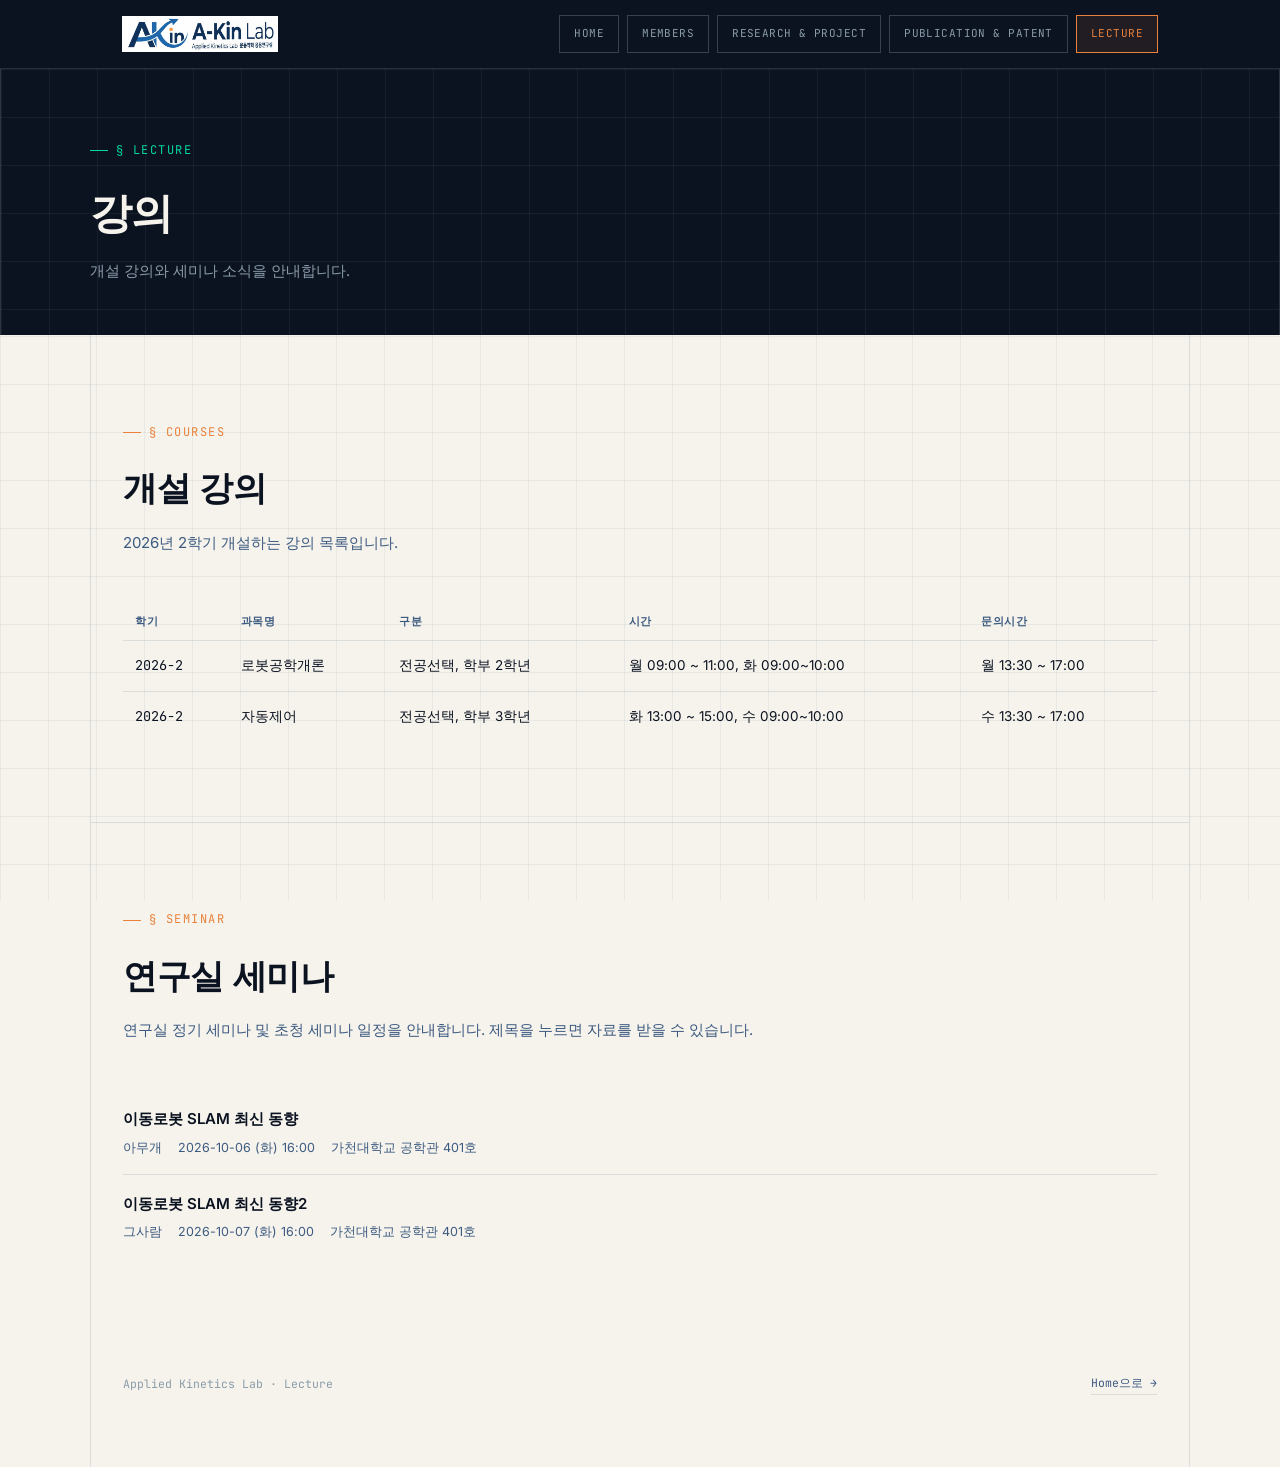
==== lecture.html @ 01d53344 "Add files via upload" ====
<!DOCTYPE html>
<html lang="ko">
<head>
<meta charset="UTF-8">
<meta name="viewport" content="width=device-width, initial-scale=1.0">
<title>Lecture — Applied Kinetics Lab</title>
<link rel="preconnect" href="https://fonts.googleapis.com">
<link rel="preconnect" href="https://fonts.gstatic.com" crossorigin>
<link href="https://fonts.googleapis.com/css2?family=Space+Grotesk:wght@400;500;600;700&family=Inter:wght@400;500;600;700&family=JetBrains+Mono:wght@400;500;600&display=swap" rel="stylesheet">
<link rel="stylesheet" href="assets/style.css">
</head>
<body>
<div class="grid-bg"></div>

<nav class="navbar">
  <div class="navbar-inner">
    <a class="navbar-logo" href="index.html"><img src="assets/logo.jpg" alt="Applied Kinetics Lab"></a>
    <div class="navbar-menu">
      <div class="nav-item">
        <a href="index.html" class="navbar-link">Home</a>
      </div>
      <div class="nav-item">
        <a href="members.html" class="navbar-link">Members</a>
        <div class="nav-dropdown">
          <a href="members.html#professor">Professor</a>
          <a href="members.html#students">Students</a>
          <a href="members.html#visiting">초빙연구원</a>
          <a href="members.html#alumni">Alumni</a>
          <a href="members.html#recruiting">Recruiting</a>
        </div>
      </div>
      <div class="nav-item">
        <a href="project.html" class="navbar-link">Research &amp; Project</a>
        <div class="nav-dropdown">
          <a href="project.html#vision-area">Research Vision &amp; Area</a>
          <a href="project.html#ongoing">Ongoing Project</a>
          <a href="project.html#track-record">Industry Track Record</a>
        </div>
      </div>
      <div class="nav-item">
        <a href="publications.html" class="navbar-link">Publication &amp; Patent</a>
        <div class="nav-dropdown">
          <a href="publications.html#papers">Journal &amp; Conference Papers</a>
          <a href="publications.html#patents">Patents</a>
        </div>
      </div>
      <div class="nav-item">
        <a href="lecture.html" class="navbar-link active">Lecture</a>
        <div class="nav-dropdown">
          <a href="lecture.html#courses">Courses</a>
          <a href="lecture.html#seminar">Seminar</a>
        </div>
      </div>
    </div>
  </div>
</nav>

<header class="page-header">
  <div class="page-header-inner">
    <div class="tag">§ Lecture</div>
    <h1>강의</h1>
    <p>개설 강의와 세미나 소식을 안내합니다.</p>
  </div>
</header>

<!-- ================= COURSES ================= -->
<section class="panel" id="courses">
  <div class="tag">§ Courses</div>
  <h2 class="section-title">개설 강의</h2>
  <p class="section-sub">2026년 2학기 개설하는 강의 목록입니다.</p>

  <table class="simple-table">
    <thead>
      <tr><th>학기</th><th>과목명</th><th>구분</th><th>시간</th><th>문의시간</th></tr>
    </thead>
    <tbody>
      <tr><td class="mono">2026-2</td><td>로봇공학개론</td><td>전공선택, 학부 2학년</td><td>월 09:00 ~ 11:00, 화 09:00~10:00</td><td>월 13:30 ~ 17:00</td></tr>
      <tr><td class="mono">2026-2</td><td>자동제어</td><td>전공선택, 학부 3학년</td><td>화 13:00 ~ 15:00, 수 09:00~10:00</td><td>수 13:30 ~ 17:00</td></tr>
    </tbody>
  </table>
</section>

<!-- ================= SEMINAR ================= -->
<section class="panel" id="seminar">
  <div class="tag">§ Seminar</div>
  <h2 class="section-title">연구실 세미나</h2>
  <p class="section-sub">연구실 정기 세미나 및 초청 세미나 일정을 안내합니다. 제목을 누르면 자료를 받을 수 있습니다.</p>
  <div id="seminarContainer"></div>
</section>

<footer>
  <div class="mono">Applied Kinetics Lab · Lecture</div>
  <a class="contact-link" href="index.html">Home으로 →</a>
</footer>

<script>
  // ---- 세미나 데이터 --------------------------------------------------
  // 세미나가 정해지면 아래 배열에 항목을 추가하세요.
  // { title, date, location, speaker, file(assets/seminar/ 안의 PDF 경로) }
  const seminars = [
     { title: "이동로봇 SLAM 최신 동향", date: "2026-10-06 (화) 16:00",
       location: "가천대학교 공학관 401호", speaker: "아무개",
       file: "assets/seminar/2026-10-06_slam-trends.pdf" },
     { title: "이동로봇 SLAM 최신 동향2", date: "2026-10-07 (화) 16:00",
       location: "가천대학교 공학관 401호", speaker: "그사람",
       file: "assets/seminar/2026-10-06_slam-trends.pdf" },
  ];

  function escapeHtml(str) {
    const div = document.createElement("div");
    div.textContent = str == null ? "" : String(str);
    return div.innerHTML;
  }

  // fetch(HEAD)로 세미나 자료 파일 존재 여부를 확인해, 있으면 제목을
  // 다운로드 링크로, 없으면 제목 옆에 "파일없음"을 표시합니다.
  async function checkSeminarFile(url, id, title) {
    let ok = false;
    try {
      const res = await fetch(url, { method: "HEAD", cache: "no-store" });
      ok = res.ok;
    } catch (e) {
      ok = false;
    }
    const el = document.getElementById(id);
    if (!el) return;
    if (ok) {
      el.innerHTML = `<a href="${url}" class="sem-title" target="_blank" rel="noopener">${escapeHtml(title)}</a>`;
    } else {
      el.innerHTML = `<span class="sem-title sem-title-missing">${escapeHtml(title)}</span> <span class="file-missing">파일없음</span>`;
    }
  }

  function renderSeminars() {
    const container = document.getElementById("seminarContainer");
    if (!seminars.length) {
      container.innerHTML = `<div class="tbd"><span class="mono">Coming soon</span>아직 예정된 세미나가 없습니다. 일정이 정해지면 이곳에 안내됩니다.</div>`;
      return;
    }
    const ids = seminars.map((_, i) => "sf" + i);
    container.innerHTML = `<div class="seminar-list">` + seminars.map((s, i) => `
        <div class="seminar-item">
          <div id="${ids[i]}">${escapeHtml(s.title)}</div>
          <div class="sem-meta">
            <span>${escapeHtml(s.speaker || "")}</span>
            <span>${escapeHtml(s.date || "")}</span>
            <span>${escapeHtml(s.location || "")}</span>
          </div>
        </div>`).join("") + `</div>`;
    seminars.forEach((s, i) => checkSeminarFile(s.file, ids[i], s.title));
  }

  renderSeminars();
</script>

</body>
</html>
---- assets/style.css ----
/* ============================================================
   Applied Kinetics Lab — shared stylesheet
   모든 페이지(index, research, members, project, publications,
   lecture)가 이 파일 하나를 공유합니다.
   섹션마다 "사용:" 주석으로 어느 페이지에서 쓰는지 표시해 두었으니,
   특정 페이지의 화면만 바꾸고 싶다면 해당 섹션만 수정하세요.
   ============================================================ */

/* 사용: 전체 페이지 공통 — 색상/폰트 변수 */
:root{
  --navy:#0B1220;
  --paper:#F5F3EC;
  --steel:#3D5A80;
  --copper:#E8823C;
  --grey:#8A9BA8;
  --mint:#00D9A3;
  --line: rgba(138,155,168,0.25);
}
*{box-sizing:border-box; margin:0; padding:0;}
html{scroll-behavior:smooth;}
body{
  background:var(--paper);
  color:var(--navy);
  font-family:'Inter', sans-serif;
  line-height:1.6;
  overflow-x:hidden;
}
h1,h2,h3,.display{font-family:'Space Grotesk', sans-serif;}
.mono{font-family:'JetBrains Mono', monospace;}
a{color:inherit;}

/* 사용: 전체 페이지 공통 — 배경 격자 무늬 */
.grid-bg{
  position:fixed; inset:0; z-index:-1;
  background-image:
    linear-gradient(var(--line) 1px, transparent 1px),
    linear-gradient(90deg, var(--line) 1px, transparent 1px);
  background-size: 48px 48px;
  opacity:0.5;
  pointer-events:none;
}

/* ---------- NAVBAR ---------- */
/* 사용: 전체 페이지 공통 — 상단 내비게이션 */
.navbar{
  position:sticky; top:0; z-index:50;
  background:var(--navy);
  border-bottom:1px solid rgba(245,243,236,0.12);
}
.navbar-inner{
  max-width:1100px; margin:0 auto; padding:0 32px;
  display:flex; align-items:center; justify-content:space-between;
  height:68px;
}
.navbar-logo{
  display:flex; align-items:center;
  flex-shrink:0;
}
.navbar-logo img{
  height:36px; width:auto; display:block;
}

/* menu sits on the right, each item rendered as a box */
.navbar-menu{ display:flex; gap:8px; justify-content:flex-end; }
.nav-item{ position:relative; }
.navbar-link{
  display:inline-block;
  font-family:'JetBrains Mono', monospace;
  font-size:11px; letter-spacing:0.04em; text-transform:uppercase;
  color:var(--grey); text-decoration:none;
  border:1px solid rgba(245,243,236,0.2);
  padding:9px 14px;
  white-space:nowrap;
  transition:border-color .15s, color .15s, background .15s;
}
.navbar-link:hover{ color:var(--paper); border-color:rgba(245,243,236,0.5); }
.navbar-link.active{ color:var(--copper); border-color:var(--copper); background:rgba(232,130,60,0.1); }

/* dropdown submenu — same boxed treatment */
.nav-dropdown{
  position:absolute; top:100%; right:0;
  display:none; flex-direction:column; gap:6px;
  background:var(--navy); border:1px solid rgba(245,243,236,0.18);
  padding:14px 8px 8px; min-width:210px; z-index:60;
}
.nav-item:hover .nav-dropdown,
.nav-item:focus-within .nav-dropdown{ display:flex; }
.nav-dropdown a{
  display:block;
  font-family:'JetBrains Mono', monospace;
  font-size:11px; letter-spacing:0.02em;
  color:var(--grey); text-decoration:none;
  border:1px solid rgba(245,243,236,0.15);
  padding:9px 12px;
  white-space:nowrap;
  transition:border-color .15s, color .15s;
}
.nav-dropdown a:hover{ color:var(--paper); border-color:var(--copper); }

.navbar-toggle{ display:none; }

@media (max-width:900px){
  .navbar-inner{ flex-wrap:wrap; height:auto; padding:14px 20px; gap:12px; }
  .navbar-menu{ flex-wrap:wrap; justify-content:flex-start; gap:8px; }
  .nav-dropdown{ position:static; display:none; margin-top:6px; border:none; padding:0 0 0 10px; background:transparent; }
  .nav-item:hover .nav-dropdown, .nav-item:focus-within .nav-dropdown{ display:flex; }
}

/* ---------- PAGE HEADER (non-home pages) ---------- */
/* 사용: members.html, project.html, publications.html, lecture.html (index.html 제외) */
.page-header{
  background:var(--navy); color:var(--paper);
  padding:64px 32px 52px; position:relative; overflow:hidden;
  border-left:1px solid rgba(245,243,236,0.15);
  border-right:1px solid rgba(245,243,236,0.15);
}
.page-header::before{
  content:''; position:absolute; inset:0;
  background-image:
    linear-gradient(rgba(245,243,236,0.06) 1px, transparent 1px),
    linear-gradient(90deg, rgba(245,243,236,0.06) 1px, transparent 1px);
  background-size:48px 48px;
}
.page-header-inner{ max-width:1100px; margin:0 auto; position:relative; z-index:1; }
.page-header .tag{ color:var(--mint); }
.page-header .tag::before{ background:var(--mint); }
.page-header h1{
  font-size:clamp(28px, 4vw, 42px); font-weight:700;
  letter-spacing:-0.02em; margin-bottom:12px;
}
.page-header p{ color:var(--grey); font-size:15px; max-width:620px; }

/* ---------- SHARED PANEL / SECTION ---------- */
/* 사용: 전체 페이지 공통 — 섹션 컨테이너, 태그, 제목 */
.panel{
  position:relative;
  max-width:1100px;
  margin:0 auto;
  padding:80px 32px;
  border-left:1px solid var(--line);
  border-right:1px solid var(--line);
}
.panel + .panel{ border-top:1px solid var(--line); }
.tag{
  display:inline-flex; align-items:center; gap:8px;
  font-family:'JetBrains Mono', monospace;
  font-size:12px; letter-spacing:0.12em;
  color:var(--copper);
  text-transform:uppercase;
  margin-bottom:20px;
}
.tag::before{ content:''; width:18px; height:1px; background:var(--copper); }
.section-title{
  font-size:clamp(24px, 3.2vw, 34px);
  font-weight:600;
  margin-bottom:14px;
  letter-spacing:-0.01em;
}
.section-sub{
  color:var(--steel);
  font-size:15px;
  max-width:680px;
  margin-bottom:48px;
}

/* ---------- HERO ---------- */
/* 사용: index.html 전용 — 홈페이지 상단 히어로 배너 */
.hero{
  position:relative;
  min-height:64vh;
  display:flex; flex-direction:column; justify-content:center;
  background:var(--navy);
  color:var(--paper);
  padding:0 32px;
  overflow:hidden;
  border-left:1px solid rgba(245,243,236,0.15);
  border-right:1px solid rgba(245,243,236,0.15);
}
.hero-grid{
  position:absolute; inset:0;
  background-image:
    linear-gradient(rgba(245,243,236,0.06) 1px, transparent 1px),
    linear-gradient(90deg, rgba(245,243,236,0.06) 1px, transparent 1px);
  background-size:48px 48px;
}
.hero-inner{
  max-width:1100px; margin:0 auto; width:100%; position:relative; z-index:2;
  display:flex; align-items:center; gap:32px;
}
.hero-content{ flex:0 1 780px; max-width:780px; }
.hero-logo{ margin-bottom:28px; }
.hero-logo img{ height:180px; width:auto; display:block; }
.hero-eyebrow{
  font-family:'JetBrains Mono', monospace;
  font-size:12.5px; letter-spacing:0.1em; text-transform:uppercase;
  color:var(--grey); margin-bottom:22px;
}
.hero-eyebrow b{ color:var(--mint); font-weight:500; }
.hero h1{
  font-size:clamp(32px, 5vw, 56px);
  font-weight:700;
  line-height:1.18;
  letter-spacing:-0.02em;
  margin-bottom:22px;
  max-width:800px;
}
.hero h1 span{ color:var(--copper); }
.hero-sub{
  font-size:clamp(15px, 1.7vw, 17px);
  color:var(--grey);
  max-width:780px;
  margin-bottom:48px;
}
.hero-visual{ flex:0 0 260px; width:260px; opacity:0.95; }
.hero-visual .traj{ width:100%; height:auto; display:block; overflow:visible; }

/* 이동 경로가 그려지는 트레일 효과 — 로봇 이동 구간(6%~85%)에 맞춰 진행 */
.traj .trail{
  stroke-dasharray:1100;
  animation:trailDraw 8s linear infinite;
}
@keyframes trailDraw{
  0%, 6%   { stroke-dashoffset:1100; }
  85%, 95% { stroke-dashoffset:0; }
  100%     { stroke-dashoffset:1100; }
}

/* 로봇+물체 묶음: 한 사이클이 끝나면 살짝 페이드 후 처음 위치로 리셋 */
.traj .scene{
  animation:sceneFade 8s linear infinite;
}
@keyframes sceneFade{
  0%, 4%  { opacity:0; }
  8%, 95% { opacity:1; }
  100%    { opacity:0; }
}

/* 팔 동작: 대기 → 집기(28~38%) → 장애물 구간은 몸쪽으로 접어서 회피(45~80%) → 내려놓기(85~95%) → 대기 */
.traj .arm{
  transform-origin:8px -6px;
  animation:armCycle 8s ease-in-out infinite;
}
@keyframes armCycle{
  0%, 28%  { transform:rotate(0deg); }
  33%, 38% { transform:rotate(-25deg); }
  45%, 80% { transform:rotate(165deg); }
  85%, 90% { transform:rotate(-25deg); }
  95%      { transform:rotate(-25deg); }
  100%     { transform:rotate(0deg); }
}

@media (max-width:900px){
  .hero-inner{ flex-direction:column; align-items:flex-start; gap:32px; }
  .hero-visual{ display:none; }
}

/* ---------- BULLET LIST ---------- */
/* 사용: project.html(Research Vision & Area, 기업체 협업 지침 목록) — 점 불릿 목록 */
.welcome-list{ list-style:none; margin-top:28px; padding-left:30px; text-align:left; line-height:1.35; }
.welcome-list li{
  position:relative; padding:8px 0 8px 26px; font-size:14px; color:var(--navy);
  border-top:1px solid var(--line);
}
.welcome-list li:first-child{ border-top:none; }
.welcome-list li::before{
  content:''; position:absolute; left:0; top:19px;
  width:8px; height:8px; background:var(--copper);
}

/* ---------- PROFESSOR INTRO (name/description + photo) ---------- */
/* 사용: members.html 전용 — 교수 소개 글 오른쪽에 사진 배치 */
.professor-intro{
  display:flex; gap:32px; align-items:flex-start; justify-content:space-between;
  margin-bottom:48px;
}
.professor-intro .section-sub{ flex:1 1 auto; min-width:0; max-width:none; margin-bottom:0; }
.professor-photo{
  width:180px; height:220px; flex-shrink:0;
  background:#faf8f3; border:1px solid var(--line);
  display:flex; align-items:center; justify-content:center; overflow:hidden;
}
.professor-photo img{ width:100%; height:100%; object-fit:cover; display:block; }

@media (max-width:760px){
  .professor-intro{ flex-direction:column-reverse; }
  .professor-photo{ width:140px; height:170px; }
}

/* 사용: members.html 전용 — 대학원생/학부연구원생/초빙연구원/졸업생 소개문 폭 확장 */
#students .section-sub,
#undergraduate-students .section-sub,
#visiting .section-sub,
#alumni .section-sub{ max-width:900px; }

/* ---------- MEMBER CARD (대학원생/학부연구원생/초빙연구원 소개) ---------- */
/* 사용: members.html 전용 — 사진 + 약력 + 자기소개 카드 */
.member-grid{ display:grid; grid-template-columns:repeat(2,1fr); gap:20px; margin-top:24px; }
.member-card{ display:flex; gap:18px; border:1px solid var(--line); background:#fff; padding:24px; }
.member-photo{
  width:88px; height:88px; flex-shrink:0;
  background:#faf8f3; border:1px solid var(--line);
  display:flex; align-items:center; justify-content:center; overflow:hidden;
}
.member-photo img{ width:100%; height:100%; object-fit:cover; display:block; }
.member-body{ min-width:0; }
.member-name{ font-size:16px; font-weight:600; color:var(--navy); }
.member-role{ font-size:11px; color:var(--copper); text-transform:uppercase; letter-spacing:0.06em; margin-top:2px; margin-bottom:10px; }
.member-bio{ font-size:12.5px; color:var(--steel); line-height:1.55; margin-bottom:8px; }
.member-intro{ font-size:12.5px; color:var(--grey); font-style:italic; line-height:1.6; }

@media (max-width:760px){
  .member-grid{ grid-template-columns:1fr; }
  .member-card{ flex-direction:column; }
}

/* 사용: index.html 전용 — Welcome 소개문을 아래 카드 그리드 폭에 맞춤 */
#welcome .section-sub{ max-width:none; }

/* ---------- CARD GRID (reusable) ---------- */
/* 사용: index.html(Welcome 섹션 연구분야), members.html(교수 소개 카드) */
.card-grid{ display:grid; grid-template-columns:repeat(2,1fr); gap:20px; }
.card{ border:1px solid var(--line); background:#fff; padding:26px; }
.card .k{ font-family:'JetBrains Mono', monospace; font-size:11px; color:var(--steel); text-transform:uppercase; letter-spacing:0.08em; margin-bottom:8px; }
.card .v{ font-size:16.5px; font-weight:600; margin-bottom:8px;}
.card .d{ font-size:13.5px; color:var(--grey); line-height:1.6; }
.card a.more{ display:inline-block; margin-top:14px; font-family:'JetBrains Mono', monospace; font-size:11.5px; color:var(--copper); text-decoration:none; border-bottom:1px solid var(--line); }

/* 사용: members.html 전용 — 지도교수 학력/경력 카드 */
.credential-card{ border:1px solid var(--line); background:#fff; padding:26px; }
.credential-card .k{ font-family:'JetBrains Mono', monospace; font-size:11px; color:var(--steel); text-transform:uppercase; letter-spacing:0.08em; margin-bottom:8px; }
.credential-card .v{ font-size:16.5px; font-weight:600; margin-bottom:4px;}
.credential-card .d{ font-size:13.5px; color:var(--grey); }

/* 사용: members.html 전용 — Awards & Recognition 카드 안 수상 목록 */
.award-list{ margin-top:10px; }
.award-item{ padding:10px 0; border-top:1px solid var(--line); font-size:13.5px; display:flex; justify-content:space-between; gap:12px;}
.award-item:first-child{ border-top:none; }
.award-item .a-name{ color:var(--navy); font-weight:500; }
.award-item .a-date{ font-family:'JetBrains Mono', monospace; color:var(--grey); font-size:12px; white-space:nowrap; }

/* ---------- PAPER LIST ---------- */
/* 사용: publications.html 전용 — 논문 목록 */
.paper-list{ margin-top:20px; background:#fff; border:1px solid var(--line); }
.paper-item{ display:grid; grid-template-columns:56px minmax(0,1fr); gap:16px; padding:12px 22px; }
.paper-item + .paper-item{ padding-top:8px; }
.paper-item .pnum{ font-family:'JetBrains Mono', monospace; font-size:12px; color:var(--copper); font-weight:600; padding-top:2px; }
.paper-item .pbody{ display:flex; flex-direction:column; gap:3px; }
.paper-item .ptitle{ font-size:15px; font-weight:600; line-height:1.45; }
.paper-item .pmeta{ display:flex; flex-wrap:wrap; gap:10px; row-gap:2px; font-size:13px; color:var(--steel); }
.paper-item .pmeta .label{ font-family:'JetBrains Mono', monospace; font-size:11px; color:var(--grey); text-transform:uppercase; letter-spacing:0.08em; margin-right:4px; }
.paper-item .pcite{ font-family:'JetBrains Mono', monospace; font-size:12.5px; color:var(--copper); }

/* ---------- PATENT TABLE ---------- */
/* 사용: publications.html 전용 — 특허 목록 (JS가 CSV를 파싱해 채움) */
.patent-box{ background:#fff; border:1px solid var(--line); margin-top:18px; overflow:hidden; }
.patent-table{ width:100%; border-collapse:collapse; table-layout:fixed; font-size:12px; }
.patent-table th,
.patent-table td{ padding:8px 9px; border-bottom:1px solid var(--line); text-align:left; vertical-align:top; }
.patent-table thead th{ font-family:'JetBrains Mono', monospace; font-size:10.5px; color:var(--steel); text-transform:uppercase; letter-spacing:0.08em; background:#faf8f3; }
.patent-table tbody tr:nth-child(even){ background:rgba(138,155,168,0.03); }
.patent-table tbody tr:last-child td{ border-bottom:none; }
.patent-table .num{ width:52px; font-family:'JetBrains Mono', monospace; color:var(--copper); font-weight:600; }
.patent-table .app-no{ width:126px; font-family:'JetBrains Mono', monospace; color:var(--steel); }
.patent-table .country{ width:52px; }
.patent-table .applicant{ width:90px; }
.patent-table .title{ line-height:1.45; }
.patent-table .status{ width:70px; }
.patent-table .grade{ width:52px; font-family:'JetBrains Mono', monospace; color:var(--steel); }
.patent-table .citations{ width:52px; font-family:'JetBrains Mono', monospace; color:var(--copper); }
.patent-table .loading,
.patent-table .empty{ text-align:center; color:var(--grey); font-style:italic; padding:18px 10px; }

/* ---------- TIMELINE / ERA TRACK ---------- */
/* 사용: project.html 전용 — 산업 경력 타임라인 */
.era-track{ display:flex; flex-direction:column; gap:0; }
.era{ display:grid; grid-template-columns:180px 1fr; gap:32px; padding:32px 0; border-bottom:1px solid var(--line); }
.era:last-child{ border-bottom:none; }
.era-period{ font-family:'JetBrains Mono', monospace; font-size:12.5px; color:var(--copper); padding-top:4px; }
.era-org{ font-size:11.5px; color:var(--grey); margin-top:6px; }
.era-title{ font-size:18.5px; font-weight:600; margin-bottom:10px; }
.era-desc{ color:var(--steel); font-size:14px; margin-bottom:14px; max-width:640px; }
.era-tags{ display:flex; flex-wrap:wrap; gap:8px; }
.era-tags span{ font-family:'JetBrains Mono', monospace; font-size:11px; border:1px solid var(--line); padding:5px 10px; color:var(--steel); }

/* ---------- STAT GRID ---------- */
/* 사용: members.html 전용 — 교수 소개(Professor) 섹션 하단 논문/특허 통계 요약 */
.stat-grid{ display:grid; grid-template-columns:repeat(4,1fr); gap:1px; background:var(--line); border:1px solid var(--line); margin-bottom:48px; }
.stat-box{ background:#fff; padding:26px 20px; }
.stat-box .big{ font-family:'JetBrains Mono', monospace; font-size:30px; font-weight:600; color:var(--navy); }
.stat-box .big .unit{ font-size:15px; color:var(--copper); margin-left:2px;}
.stat-box .cap{ font-size:12px; color:var(--grey); margin-top:8px; line-height:1.4;}

.bar-chart{ margin-top:8px; }
.bar-row{ display:flex; align-items:center; gap:16px; margin-bottom:14px; }
.bar-row .name{ width:150px; font-size:12.5px; color:var(--steel); flex-shrink:0; }
.bar-track{ flex:1; height:20px; background:#eceae0; position:relative; }
.bar-fill{ height:100%; background:var(--copper); }
.bar-row .val{ width:70px; text-align:right; font-family:'JetBrains Mono', monospace; font-size:12.5px; flex-shrink:0; }

/* ---------- TWO COLUMN WRAP ---------- */
/* 사용: project.html(연구 철학), members.html(대학원생 안내) */
.split-wrap{ display:grid; grid-template-columns:1.1fr 0.9fr; gap:56px; align-items:start; }
.split-text p{ font-size:14.5px; color:var(--steel); margin-bottom:16px; max-width:520px; }
.split-list{ border:1px solid var(--line); background:#fff; }
.split-item{ padding:20px 24px; border-bottom:1px solid var(--line); }
.split-item:last-child{ border-bottom:none; }
.split-item .s-k{ font-family:'JetBrains Mono', monospace; font-size:11px; color:var(--copper); text-transform:uppercase; letter-spacing:0.06em; margin-bottom:6px;}
.split-item .s-v{ font-size:14px; color:var(--navy); font-weight:500; }

/* ---------- COLLAB / 3-CELL GRID ---------- */
/* 사용: project.html 전용 — 산학협력 3분할 그리드 */
.collab-grid{ display:grid; grid-template-columns:repeat(3,1fr); gap:1px; background:var(--line); border:1px solid var(--line); }
.collab-cell{ background:#fff; padding:28px 26px; }
.collab-cell .cnum{ font-family:'JetBrains Mono', monospace; font-size:12px; color:var(--copper); margin-bottom:12px; }
.collab-cell .ctitle{ font-size:16px; font-weight:600; margin-bottom:8px; }
.collab-cell .cdesc{ font-size:13px; color:var(--grey); }

/* ---------- RESEARCH TRACK (current research projects) ---------- */
/* 사용: project.html 전용 — 현 진행중인 연구 과제 카드 */
.research-track{ display:flex; flex-direction:column; gap:40px; }
.research-item{ border:1px solid var(--line); background:#fff; padding:28px 30px; }
.research-header{
  display:flex; flex-wrap:wrap; align-items:baseline; gap:10px 24px;
  margin-bottom:18px; padding-bottom:16px; border-bottom:1px solid var(--line);
}
.research-period{ font-family:'JetBrains Mono', monospace; font-size:12.5px; font-weight:700; color:var(--navy); }
.research-title{ font-size:14.5px; font-weight:700; color:var(--navy); line-height:1.4; flex:1 1 300px; }
.research-agency{ font-size:12.5px; font-weight:700; color:var(--navy); margin-left:auto; }
.research-content{ display:flex; gap:24px; align-items:flex-start; }
.research-desc{ flex:1; color:var(--grey); font-size:13.5px; line-height:1.7; padding-left:16px; }
.research-image{
  width:160px; height:120px; background:#faf8f3; border:1px solid var(--line);
  display:flex; align-items:center; justify-content:center; overflow:hidden; flex-shrink:0;
}
.research-image img{ max-width:100%; max-height:100%; object-fit:contain; }

@media (max-width:760px){
  .research-header{ flex-direction:column; align-items:flex-start; }
  .research-agency{ margin-left:0; }
  .research-content{ flex-direction:column; }
  .research-image{ width:100%; }
}

/* ---------- PROJECT LIST ---------- */
/* 사용: project.html 전용 — 산업 경력 산하 개별 프로젝트 목록 */
.project-list{ margin-top:20px; }
.project-item{ padding:16px 0; border-top:1px solid var(--line); font-size:13.5px; display:grid; grid-template-columns:72px 1fr 160px; gap:18px; align-items:flex-start; }
.project-item:first-child{ border-top:none; }
.project-year{ font-family:'JetBrains Mono', monospace; color:var(--copper); font-weight:600; flex-shrink:0; }
.project-body{ display:flex; flex-direction:column; gap:6px; }
.project-title{ color:var(--navy); font-weight:600; font-size:14px; line-height:1.4; }
.project-desc{ color:var(--steel); font-size:12.5px; line-height:1.45; font-style:italic; min-height:40px; display:flex; align-items:center; }
.project-desc.empty::before{ content:'프로젝트 상세 설명을 입력하세요'; color:var(--grey); }
.project-image{ width:160px; height:120px; background:#faf8f3; border:1px solid var(--line); display:flex; align-items:center; justify-content:center; flex-shrink:0; }
.project-image img{ max-width:100%; max-height:100%; object-fit:contain; }

/* ---------- CALLOUT BOX (future / recruiting / notice) ---------- */
/* 사용: project.html, index.html */
.callout-box{
  border:1px solid var(--line); background:var(--navy); color:var(--paper);
  padding:48px 44px; position:relative; overflow:hidden;
}
.callout-box::before{
  content:''; position:absolute; inset:0;
  background-image:linear-gradient(rgba(245,243,236,0.05) 1px, transparent 1px),
    linear-gradient(90deg, rgba(245,243,236,0.05) 1px, transparent 1px);
  background-size:36px 36px;
}
.callout-box .content{ position:relative; z-index:1; max-width:700px; }
.callout-box .section-title{ color:var(--paper); }
.callout-box p{ color:var(--grey); font-size:14.5px; margin-bottom:14px; }
.callout-tags{ display:flex; gap:10px; flex-wrap:wrap; margin-top:24px; }
.callout-tags span{ font-family:'JetBrains Mono', monospace; font-size:11.5px; border:1px solid rgba(245,243,236,0.25); padding:7px 13px; color:var(--mint); }

/* ---------- PLACEHOLDER NOTICE (for sections to be filled later) ---------- */
/* 사용: members.html(대학원생 모집 안내), lecture.html(강의 자료 등) */
.tbd{
  border:1px dashed var(--line); background:rgba(138,155,168,0.06);
  padding:28px; text-align:center; color:var(--grey); font-size:13.5px;
}
.tbd .mono{ display:block; font-size:11px; color:var(--steel); margin-bottom:6px; text-transform:uppercase; letter-spacing:0.08em; }

/* ---------- SIMPLE TABLE ---------- */
/* 사용: lecture.html 전용 — 강의 목록 */
.simple-table{ width:100%; border-collapse:collapse; font-size:13.5px; }
.simple-table th{ text-align:left; font-family:'JetBrains Mono', monospace; font-size:11px; color:var(--steel); text-transform:uppercase; letter-spacing:0.06em; padding:10px 12px; border-bottom:1px solid var(--line); }
.simple-table td{ padding:14px 12px; border-bottom:1px solid var(--line); color:var(--navy); }
.simple-table tr:last-child td{ border-bottom:none; }

/* ---------- SEMINAR ---------- */
/* 사용: lecture.html 전용 — 세미나 목록 */
.file-missing{ font-family:'JetBrains Mono', monospace; font-size:12px; color:var(--grey); font-style:italic; }

.seminar-list{ margin-top:10px; }
.seminar-item{ padding:16px 0; border-top:1px solid var(--line); }
.seminar-item:first-child{ border-top:none; }
.sem-title{ font-size:15px; font-weight:600; color:var(--navy); text-decoration:none; }
a.sem-title:hover{ color:var(--copper); }
.sem-title-missing{ color:var(--steel); }
.sem-meta{ margin-top:6px; display:flex; gap:16px; flex-wrap:wrap; font-size:12.5px; color:var(--steel); }

/* ---------- FOOTER ---------- */
/* 사용: 전체 페이지 공통 */
footer{
  max-width:1100px; margin:0 auto; padding:36px 32px 72px;
  border-left:1px solid var(--line); border-right:1px solid var(--line);
  display:flex; justify-content:space-between; align-items:center; flex-wrap:wrap; gap:12px;
}
footer .mono{ font-size:11.5px; color:var(--grey); }
footer .contact-link{
  font-family:'JetBrains Mono', monospace; font-size:11.5px; color:var(--steel);
  text-decoration:none; border-bottom:1px solid var(--line); padding-bottom:1px;
}
footer .contact-link:hover{ color:var(--copper); border-color:var(--copper); }

/* 사용: 전체 페이지 공통 — 모바일 반응형 */
@media (max-width:760px){
  .card-grid{ grid-template-columns:1fr; }
  .research-grid{ grid-template-columns:1fr; }
  .stat-grid{ grid-template-columns:repeat(2,1fr); }
  .collab-grid{ grid-template-columns:1fr; }
  .split-wrap{ grid-template-columns:1fr; }
  .era{ grid-template-columns:1fr; }
  .panel{ padding:56px 20px; }
  .page-header{ padding:48px 20px 40px; }
}
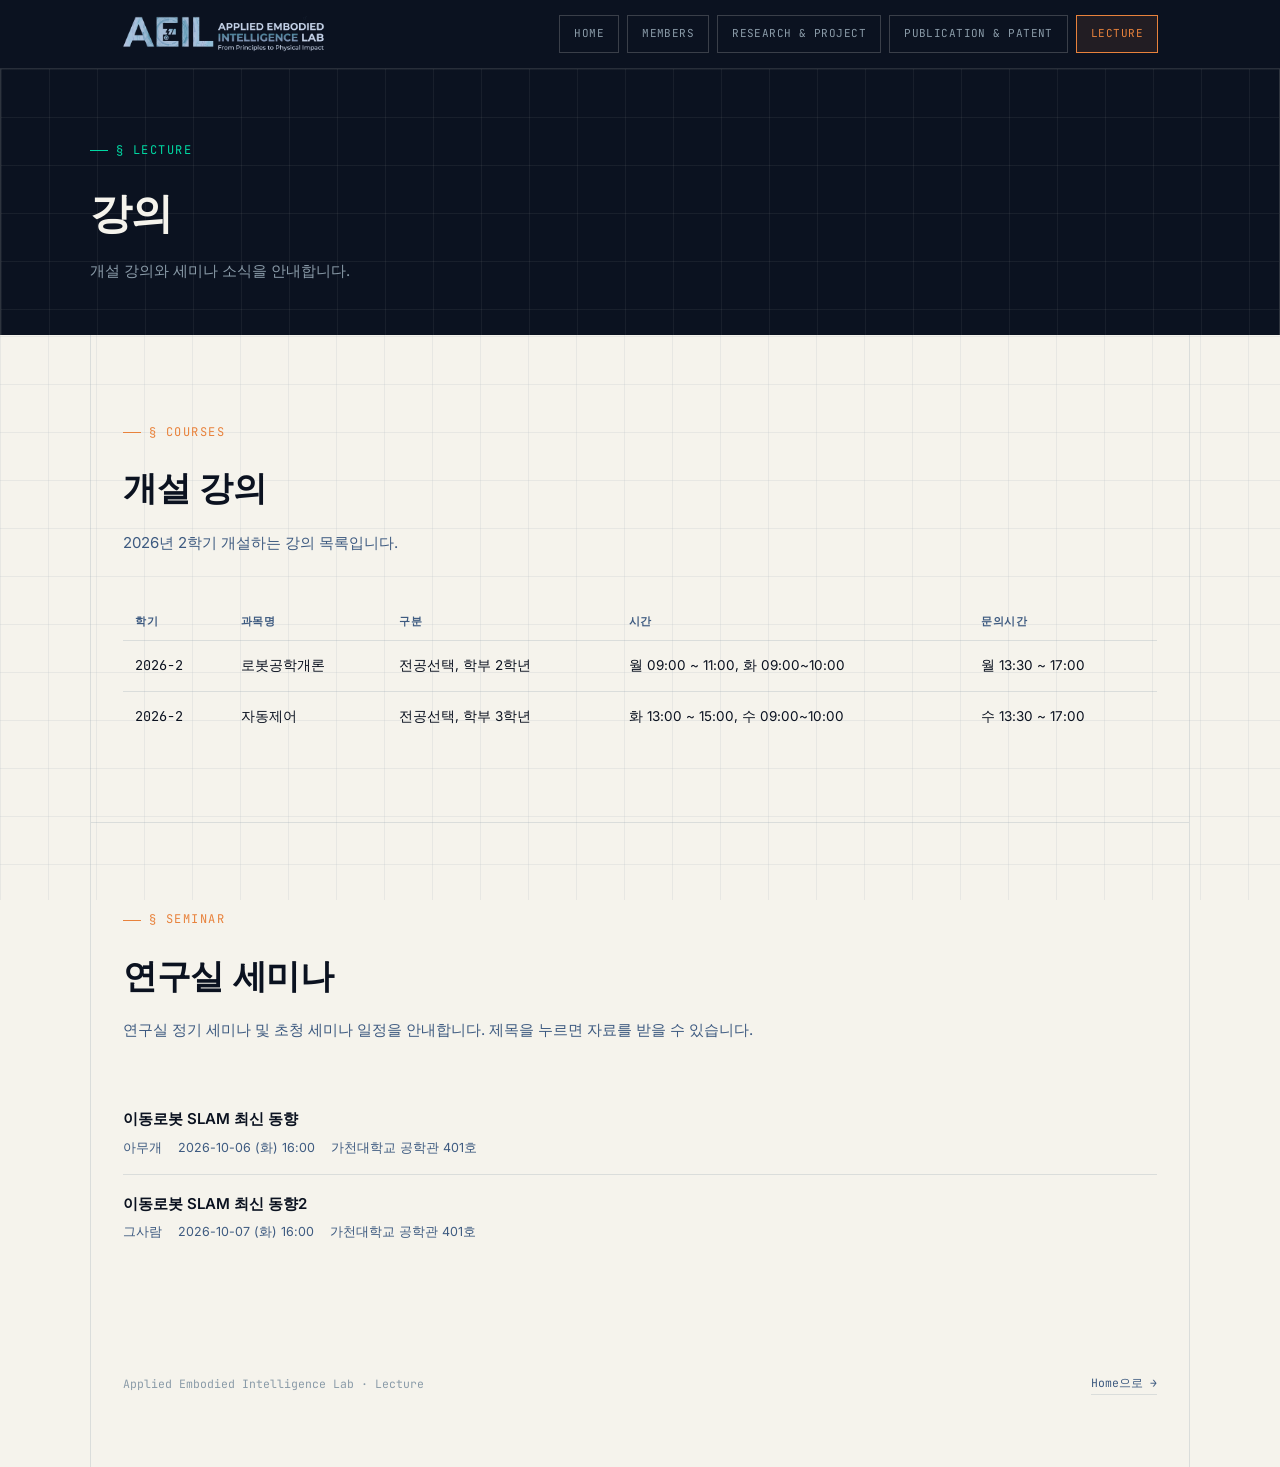
==== commit 0440cec2: "Rename lab to Applied Embodied Intelligence Lab (AEIL) - Replace lab name across all pages and switc" ====
--- a/lecture.html
+++ b/lecture.html
@@ -3,7 +3,7 @@
 <head>
 <meta charset="UTF-8">
 <meta name="viewport" content="width=device-width, initial-scale=1.0">
-<title>Lecture — Applied Kinetics Lab</title>
+<title>Lecture — Applied Embodied Intelligence Lab</title>
 <link rel="preconnect" href="https://fonts.googleapis.com">
 <link rel="preconnect" href="https://fonts.gstatic.com" crossorigin>
 <link href="https://fonts.googleapis.com/css2?family=Space+Grotesk:wght@400;500;600;700&family=Inter:wght@400;500;600;700&family=JetBrains+Mono:wght@400;500;600&display=swap" rel="stylesheet">
@@ -14,7 +14,7 @@
 
 <nav class="navbar">
   <div class="navbar-inner">
-    <a class="navbar-logo" href="index.html"><img src="assets/logo.jpg" alt="Applied Kinetics Lab"></a>
+    <a class="navbar-logo" href="index.html"><img src="assets/aeil_logo.png" alt="Applied Embodied Intelligence Lab"></a>
     <div class="navbar-menu">
       <div class="nav-item">
         <a href="index.html" class="navbar-link">Home</a>
@@ -89,7 +89,7 @@
 </section>
 
 <footer>
-  <div class="mono">Applied Kinetics Lab · Lecture</div>
+  <div class="mono">Applied Embodied Intelligence Lab · Lecture</div>
   <a class="contact-link" href="index.html">Home으로 →</a>
 </footer>
 
--- a/assets/style.css
+++ b/assets/style.css
@@ -1,5 +1,5 @@
 /* ============================================================
-   Applied Kinetics Lab — shared stylesheet
+   Applied Embodied Intelligence Lab — shared stylesheet
    모든 페이지(index, research, members, project, publications,
    lecture)가 이 파일 하나를 공유합니다.
    섹션마다 "사용:" 주석으로 어느 페이지에서 쓰는지 표시해 두었으니,
@@ -189,7 +189,7 @@
 }
 .hero-content{ flex:0 1 780px; max-width:780px; }
 .hero-logo{ margin-bottom:28px; }
-.hero-logo img{ height:180px; width:auto; display:block; }
+.hero-logo img{ width:100%; max-width:780px; height:auto; display:block; }
 .hero-eyebrow{
   font-family:'JetBrains Mono', monospace;
   font-size:12.5px; letter-spacing:0.1em; text-transform:uppercase;
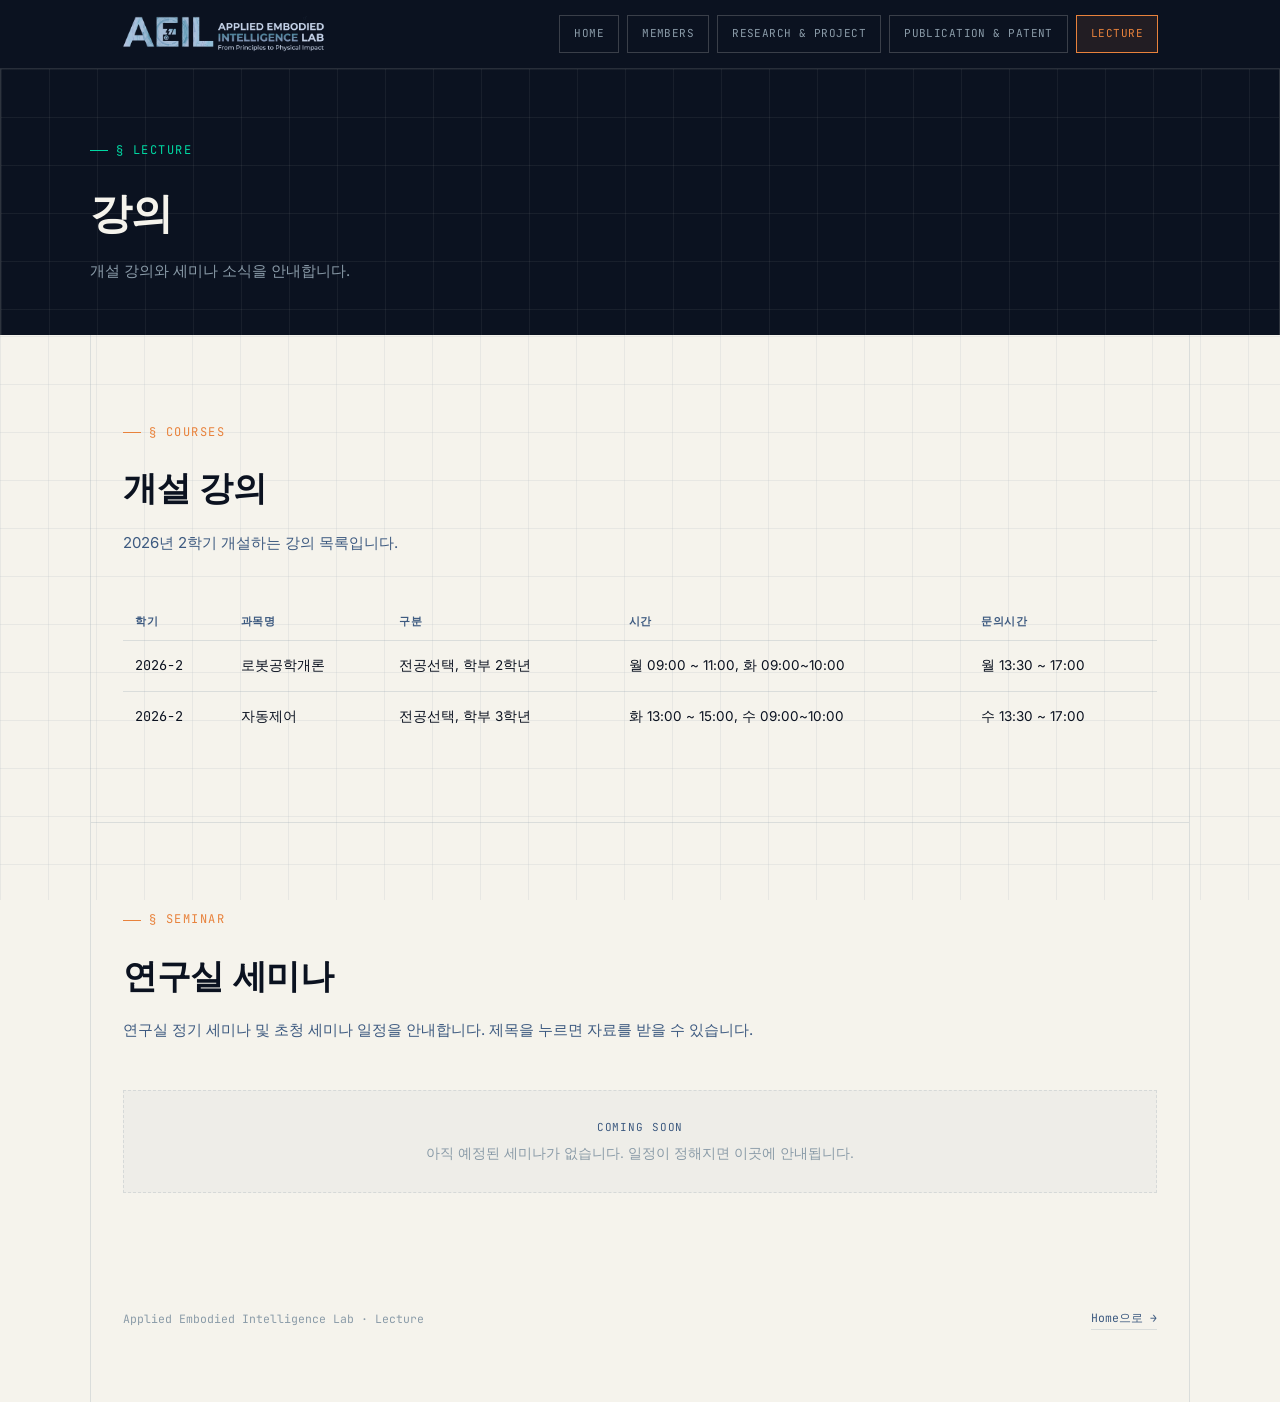
==== commit 83e87cb5: "Refocus intro on physical-intelligence robots; add projects and advisory - Rewrite home intro and re" ====
--- a/lecture.html
+++ b/lecture.html
@@ -34,6 +34,7 @@
         <div class="nav-dropdown">
           <a href="project.html#vision-area">Research Vision &amp; Area</a>
           <a href="project.html#ongoing">Ongoing Project</a>
+          <a href="project.html#advisory">Technical Advisory</a>
           <a href="project.html#track-record">Industry Track Record</a>
         </div>
       </div>
@@ -98,12 +99,6 @@
   // 세미나가 정해지면 아래 배열에 항목을 추가하세요.
   // { title, date, location, speaker, file(assets/seminar/ 안의 PDF 경로) }
   const seminars = [
-     { title: "이동로봇 SLAM 최신 동향", date: "2026-10-06 (화) 16:00",
-       location: "가천대학교 공학관 401호", speaker: "아무개",
-       file: "assets/seminar/2026-10-06_slam-trends.pdf" },
-     { title: "이동로봇 SLAM 최신 동향2", date: "2026-10-07 (화) 16:00",
-       location: "가천대학교 공학관 401호", speaker: "그사람",
-       file: "assets/seminar/2026-10-06_slam-trends.pdf" },
   ];
 
   function escapeHtml(str) {
